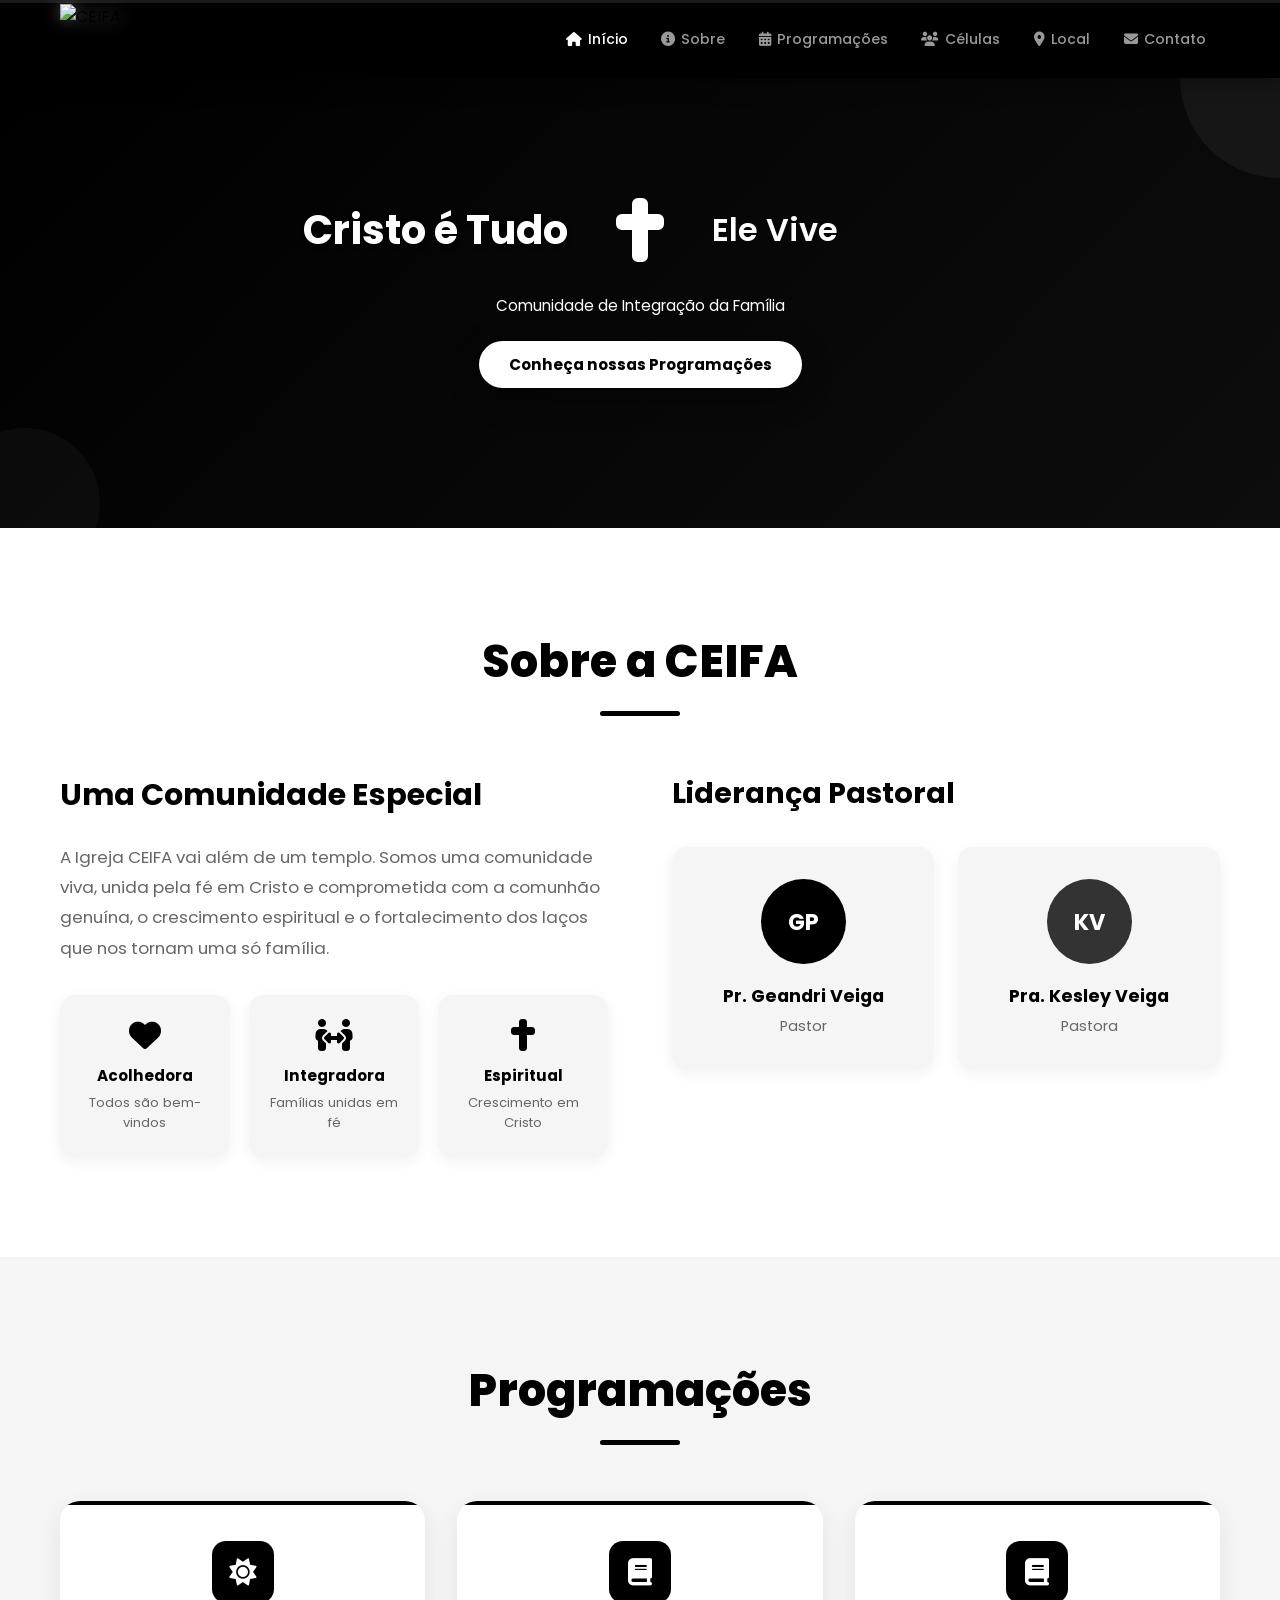
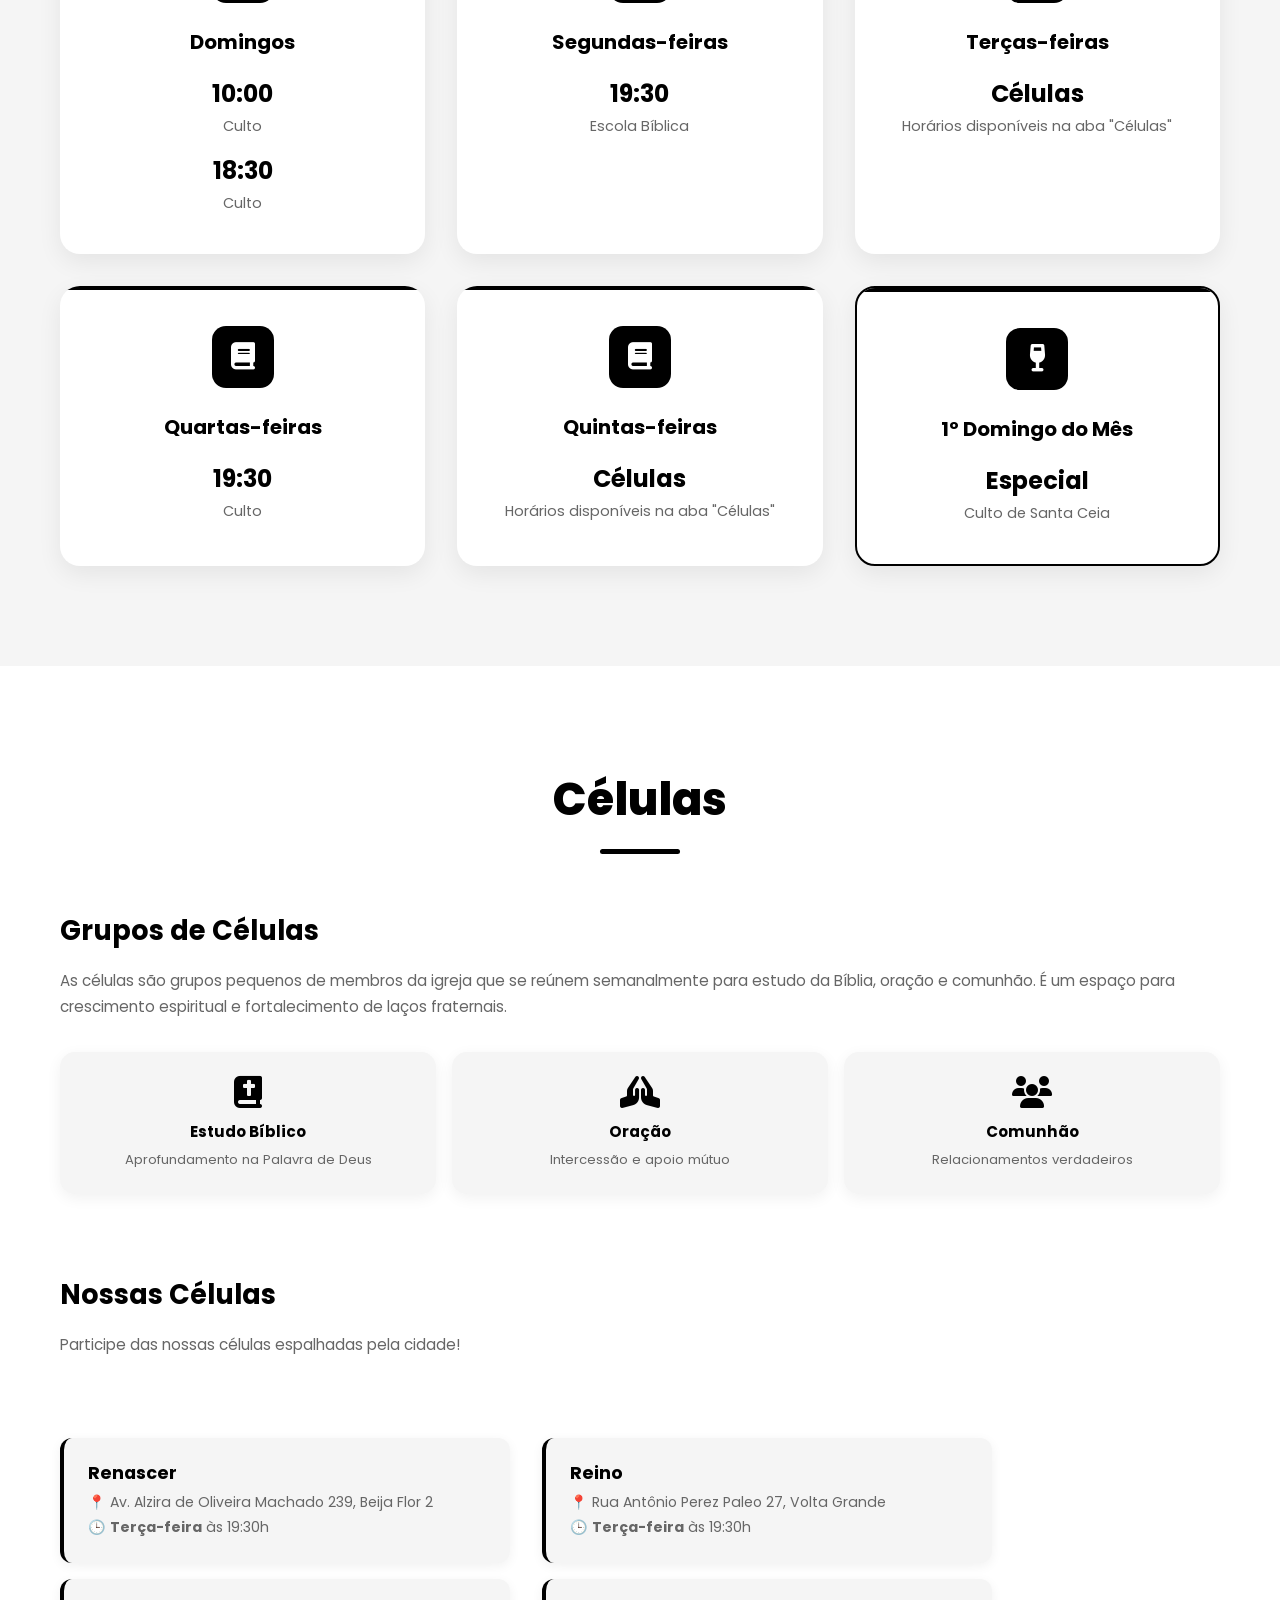
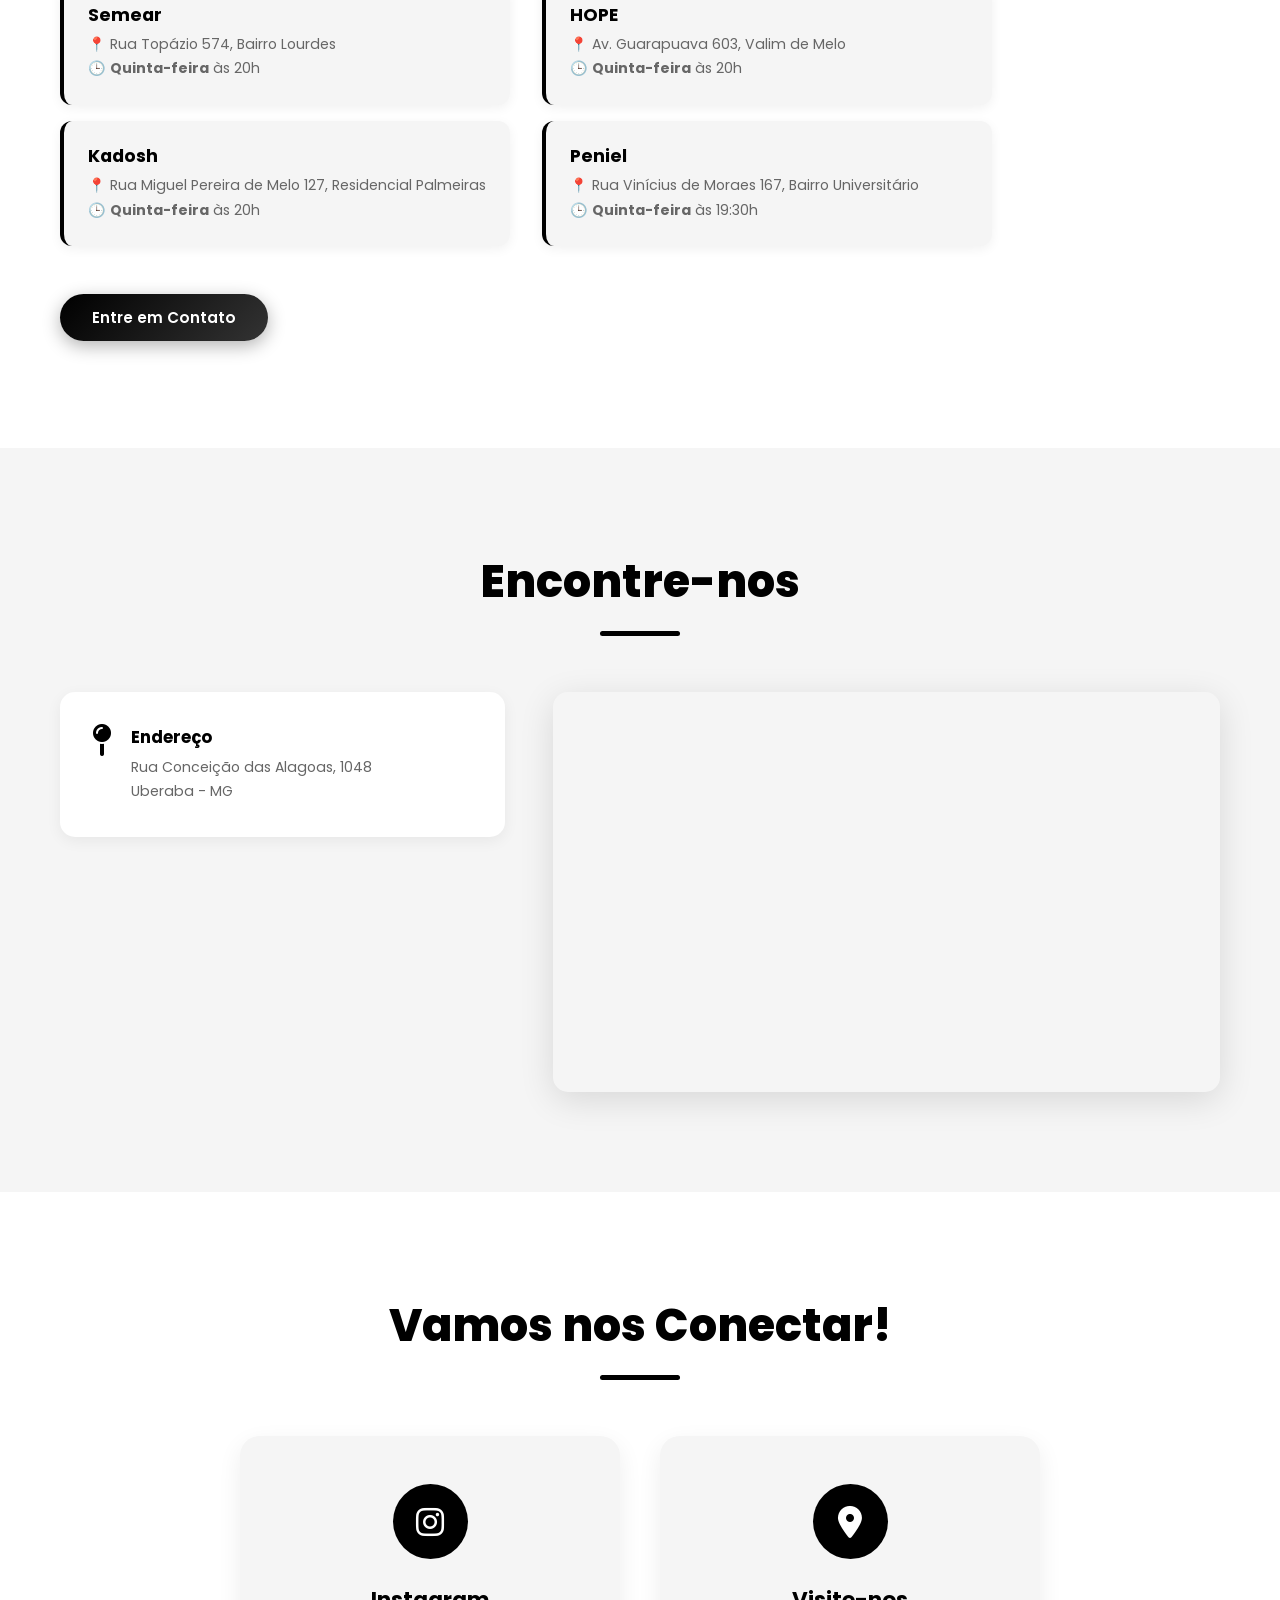
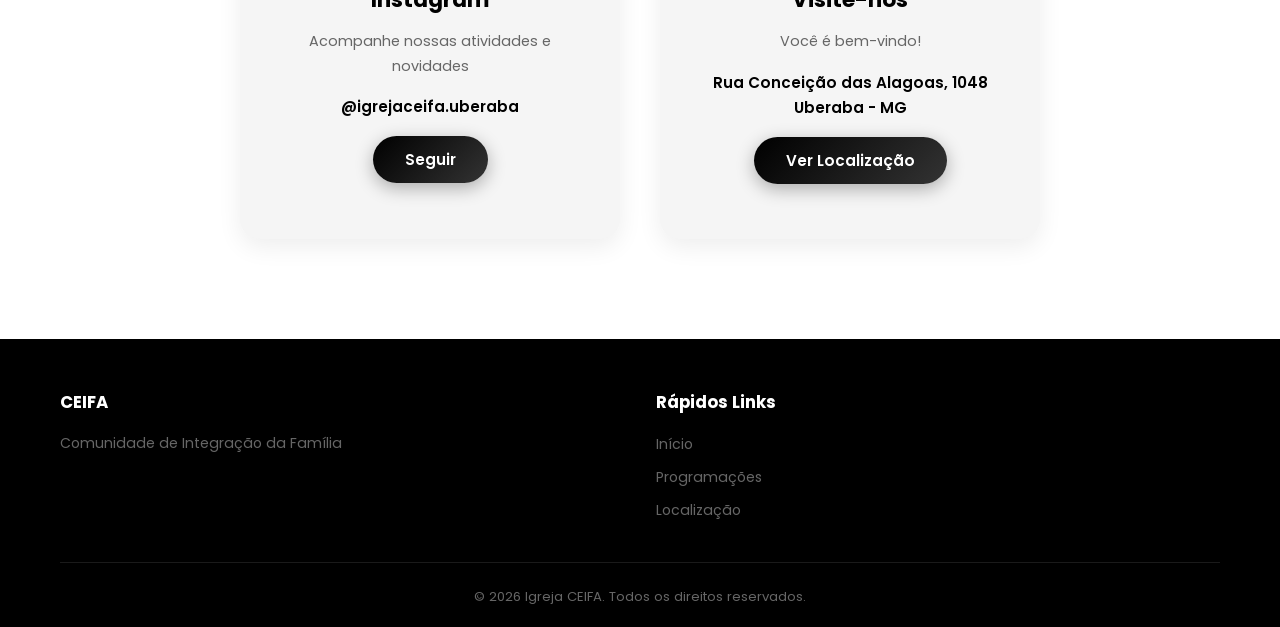
==== scr/index.html @ 1354cd2b "Finalizado o Problema do Mobile" ====
<!DOCTYPE html>
<html lang="pt-BR">
<head>
    <meta charset="UTF-8">
    <meta name="viewport" content="width=device-width, initial-scale=1.0">
    <title>CEIFA - Igreja Comunidade de Integração da Família</title>
    <link rel="stylesheet" href="styles.css">
    <link rel="stylesheet" href="https://cdnjs.cloudflare.com/ajax/libs/font-awesome/6.4.0/css/all.min.css">
</head>
<body>
    <!-- Navbar -->
    <nav class="navbar">
        <div class="container">
            <div class="logo">
                <img src="logoCeifa_navbar.png" alt="CEIFA" class="logo-img">
            </div>
            <ul class="nav-links">
                <li><a href="#home"><i class="fas fa-home"></i> Início</a></li>
                <li><a href="#sobre"><i class="fas fa-info-circle"></i> Sobre</a></li>
                <li><a href="#programacoes"><i class="fas fa-calendar-alt"></i> Programações</a></li>
                <li><a href="#celulas"><i class="fas fa-users"></i> Células</a></li>
                <li><a href="#local"><i class="fas fa-map-marker-alt"></i> Local</a></li>
                <li><a href="#contato"><i class="fas fa-envelope"></i> Contato</a></li>
            </ul>
            <div class="hamburger" aria-label="Menu" role="button" tabindex="0">
                <span></span>
                <span></span>
                <span></span>
            </div>
        </div>
    </nav>

    <!-- Mobile Menu Overlay -->
    <div class="mobile-menu-overlay"></div>

    <!-- Scroll Progress Bar -->
    <div class="scroll-progress">
        <div class="scroll-progress-bar"></div>
    </div>

    <!-- Hero Section -->
    <section id="home" class="hero">
        <div class="hero-content">
            <div class="hero-christ">
                <h1>Cristo é Tudo</h1>
            </div>
            <div class="hero-cross-center">
                <i class="fas fa-cross"></i>
            </div>
            <div class="hero-lives">
                <h2>Ele Vive</h2>
            </div>
            <div class="hero-bottom">
                <p>Comunidade de Integração da Família</p>
                <a href="#programacoes" class="btn-hero">Conheça nossas Programações</a>
            </div>
        </div>
    </section>

    <!-- Sobre -->
    <section id="sobre" class="about">
        <div class="container">
            <div class="section-header">
                <h2>Sobre a CEIFA</h2>
                <div class="underline"></div>
            </div>
            <div class="about-content">
                <div class="about-text">
                    <h3>Uma Comunidade Especial</h3>
                    <p>A Igreja CEIFA vai além de um templo. Somos uma comunidade viva, unida pela fé em Cristo e comprometida com a comunhão genuína, o crescimento espiritual e o fortalecimento dos laços que nos tornam uma só família.</p>
                    <div class="about-features">
                        <div class="feature">
                            <i class="fas fa-heart"></i>
                            <h4>Acolhedora</h4>
                            <p>Todos são bem-vindos</p>
                        </div>
                        <div class="feature">
                            <i class="fas fa-people-arrows"></i>
                            <h4>Integradora</h4>
                            <p>Famílias unidas em fé</p>
                        </div>
                        <div class="feature">
                            <i class="fas fa-cross"></i>
                            <h4>Espiritual</h4>
                            <p>Crescimento em Cristo</p>
                        </div>
                    </div>
                </div>
                <div class="pastores-section">
                    <h3>Liderança Pastoral</h3>
                    <div class="pastores">
                        <div class="pastor-card">
                            <div class="pastor-avatar pastor-1">GP</div>
                            <h4>Pr. Geandri Veiga</h4>
                            <p>Pastor</p>
                        </div>
                        <div class="pastor-card">
                            <div class="pastor-avatar pastor-2">KV</div>
                            <h4>Pra. Kesley Veiga</h4>
                            <p>Pastora</p>
                        </div>
                    </div>
                </div>
            </div>
        </div>
    </section>

    <!-- Programações -->
    <section id="programacoes" class="programacoes">
        <div class="container">
            <div class="section-header">
                <h2>Programações</h2>
                <div class="underline"></div>
            </div>
            <div class="cultos-grid">
                <div class="culto-card">
                    <div class="culto-icon"><i class="fas fa-sun"></i></div>
                    <h3>Domingos</h3>
                    <div class="culto-times">
                        <div class="time"><span class="hour">10:00</span><p>Culto</p></div>
                        <div class="time"><span class="hour">18:30</span><p>Culto</p></div>
                    </div>
                </div>
                <div class="culto-card">
                    <div class="culto-icon"><i class="fas fa-book"></i></div>
                    <h3>Segundas-feiras</h3>
                    <div class="culto-times">
                        <div class="time"><span class="hour">19:30</span><p>Escola Bíblica</p></div>
                    </div>
                </div>
                <div class="culto-card">
                    <div class="culto-icon"><i class="fas fa-book"></i></div>
                    <h3>Terças-feiras</h3>
                    <div class="culto-times">
                        <div class="time"><span class="hour">Células</span><p>Horários disponíveis na aba "Células"</p></div>
                    </div>
                </div>
                <div class="culto-card">
                    <div class="culto-icon"><i class="fas fa-book"></i></div>
                    <h3>Quartas-feiras</h3>
                    <div class="culto-times">
                        <div class="time"><span class="hour">19:30</span><p>Culto</p></div>
                    </div>
                </div>
                <div class="culto-card">
                    <div class="culto-icon"><i class="fas fa-book"></i></div>
                    <h3>Quintas-feiras</h3>
                    <div class="culto-times">
                        <div class="time"><span class="hour">Células</span><p>Horários disponíveis na aba "Células"</p></div>
                    </div>
                </div>
                <div class="culto-card culto-special">
                    <div class="culto-icon"><i class="fas fa-wine-glass"></i></div>
                    <h3>1º Domingo do Mês</h3>
                    <div class="culto-times">
                        <div class="time"><span class="hour">Especial</span><p>Culto de Santa Ceia</p></div>
                    </div>
                </div>
            </div>
        </div>
    </section>

    <!-- Células -->
    <section id="celulas" class="celulas">
        <div class="container">
            <div class="section-header">
                <h2>Células</h2>
                <div class="underline"></div>
            </div>
            <div class="celulas-content">
    <div class="celulas-left">
        <h3>Grupos de Células</h3>
        <p>As células são grupos pequenos de membros da igreja que se reúnem semanalmente para estudo da Bíblia, oração e comunhão. É um espaço para crescimento espiritual e fortalecimento de laços fraternais.</p>
        <div class="celulas-features">
            <div class="feature">
                <i class="fas fa-bible"></i>
                <h4>Estudo Bíblico</h4>
                <p>Aprofundamento na Palavra de Deus</p>
            </div>
            <div class="feature">
                <i class="fas fa-praying-hands"></i>
                <h4>Oração</h4>
                <p>Intercessão e apoio mútuo</p>
            </div>
            <div class="feature">
                <i class="fas fa-users"></i>
                <h4>Comunhão</h4>
                <p>Relacionamentos verdadeiros</p>
            </div>
        </div>
    </div>

    <div class="celulas-left">
        <h3>Nossas Células</h3>
        <p>Participe das nossas células espalhadas pela cidade!</p>
    </div>

    <div class="celulas-grupos">
        <div class="celulas-col">
            <div class="celula-item">
                <h4>Renascer</h4>
                <p>📍 Av. Alzira de Oliveira Machado 239, Beija Flor 2</p>
                <p>🕒 <strong>Terça-feira</strong> às 19:30h</p>
            </div>
            <div class="celula-item">
                <h4>Semear</h4>
                <p>📍 Rua Topázio 574, Bairro Lourdes</p>
                <p>🕒 <strong>Quinta-feira</strong> às 20h</p>
            </div>
            <div class="celula-item">
                <h4>Kadosh</h4>
                <p>📍 Rua Miguel Pereira de Melo 127, Residencial Palmeiras</p>
                <p>🕒 <strong>Quinta-feira</strong> às 20h</p>
            </div>
        </div>
        <div class="celulas-col">
            <div class="celula-item">
                <h4>Reino</h4>
                <p>📍 Rua Antônio Perez Paleo 27, Volta Grande</p>
                <p>🕒 <strong>Terça-feira</strong> às 19:30h</p>
            </div>
            <div class="celula-item">
                <h4>HOPE</h4>
                <p>📍 Av. Guarapuava 603, Valim de Melo</p>
                <p>🕒 <strong>Quinta-feira</strong> às 20h</p>
            </div>
            <div class="celula-item">
                <h4>Peniel</h4>
                <p>📍 Rua Vinícius de Moraes 167, Bairro Universitário</p>
                <p>🕒 <strong>Quinta-feira</strong> às 19:30h</p>
            </div>
        </div>
    </div>

    <div class="celulas-btn-wrapper">
        <a href="#contato" class="btn">Entre em Contato</a>
    </div>
</div>
        </div>
    </section>

    <!-- Localização -->
    <section id="local" class="localizacao">
        <div class="container">
            <div class="section-header">
                <h2>Encontre-nos</h2>
                <div class="underline"></div>
            </div>
            <div class="location-wrapper">
                <div class="location-info">
                    <div class="info-card">
                        <i class="fas fa-map-pin"></i>
                        <div>
                            <h4>Endereço</h4>
                            <p>Rua Conceição das Alagoas, 1048</p>
                            <p>Uberaba - MG</p>
                        </div>
                    </div>
                </div>
                <div class="map-container">
                    <iframe src="https://www.google.com/maps?q=Rua+Concei%C3%A7%C3%A3o+das+Alagoas,+1048,+Uberaba+-+MG&output=embed" allowfullscreen="" loading="lazy" referrerpolicy="no-referrer-when-downgrade"></iframe>
                </div>
            </div>
        </div>
    </section>

    <!-- Contato -->
    <section id="contato" class="contato">
        <div class="container">
            <div class="section-header">
                <h2>Vamos nos Conectar!</h2>
                <div class="underline"></div>
            </div>
            <div class="contato-grid">
                <div class="contato-card">
                    <div class="contato-icon"><i class="fab fa-instagram"></i></div>
                    <h3>Instagram</h3>
                    <p>Acompanhe nossas atividades e novidades</p>
                    <p class="conta">@igrejaceifa.uberaba</p>
                    <a href="https://instagram.com/igrejaceifa.uberaba" target="_blank" class="btn">Seguir</a>
                </div>
                <div class="contato-card">
                    <div class="contato-icon"><i class="fas fa-map-marker-alt"></i></div>
                    <h3>Visite-nos</h3>
                    <p>Você é bem-vindo!</p>
                    <p class="conta">Rua Conceição das Alagoas, 1048<br>Uberaba - MG</p>
                    <a href="#local" class="btn">Ver Localização</a>
                </div>
            </div>
        </div>
    </section>

    <!-- Footer -->
    <footer class="footer">
        <div class="container">
            <div class="footer-content">
                <div class="footer-section">
                    <h4>CEIFA</h4>
                    <p>Comunidade de Integração da Família</p>
                </div>
                <div class="footer-section">
                    <h4>Rápidos Links</h4>
                    <ul>
                        <li><a href="#home">Início</a></li>
                        <li><a href="#programacoes">Programações</a></li>
                        <li><a href="#local">Localização</a></li>
                    </ul>
                </div>
            </div>
            <div class="footer-bottom">
                <p>&copy; 2026 Igreja CEIFA. Todos os direitos reservados.</p>
            </div>
        </div>
    </footer>

    <script src="script.js"></script>
</body>
</html>
---- scr/styles.css ----
@import url('https://fonts.googleapis.com/css2?family=Poppins:wght@300;400;500;600;700;800&family=Pacifico&display=swap');

* {
    margin: 0;
    padding: 0;
    box-sizing: border-box;
}

:root {
    --primary: #000000;
    --secondary: #000000;
    --accent: #000000;
    --dark: #000000;
    --light: #F5F5F5;
    --text: #000000;
    --text-light: #666666;
    --white: #FFFFFF;
}

html { scroll-behavior: smooth; }

body {
    font-family: 'Poppins', sans-serif;
    color: var(--text);
    background: var(--white);
    overflow-x: hidden;
    opacity: 0;
    animation: fadeInBody 0.8s ease-out 0.2s forwards;
}

.container {
    max-width: 1200px;
    margin: 0 auto;
    padding: 0 20px;
}

img { max-width: 100%; height: auto; }

/* ========== SCROLL PROGRESS ========== */
.scroll-progress {
    position: fixed;
    top: 0; left: 0;
    width: 100%; height: 3px;
    background: rgba(255,255,255,0.1);
    z-index: 1001;
}
.scroll-progress-bar {
    height: 100%;
    background: linear-gradient(90deg, #000, #555, #000);
    width: 0%;
    transition: width 0.25s ease;
}

/* ========== NAVBAR ========== */
.navbar {
    background: #000000;
    padding: 0.25rem 0;
    position: fixed;
    width: 100%;
    top: 0;
    z-index: 1000;
    box-shadow: 0 4px 20px rgba(0,0,0,0.4);
    transition: all 0.3s ease;
}
.navbar.scrolled {
    background: rgba(0,0,0,0.92);
    backdrop-filter: blur(20px);
    padding: 0.1rem 0;
}
.navbar .container {
    display: flex;
    justify-content: space-between;
    align-items: center;
}
.logo {
    display: flex;
    align-items: center;
    transition: transform 0.3s ease;
}
.logo:hover { transform: scale(1.05); }
.logo-img {
    height: 70px;
    width: auto;
    transition: all 0.3s ease;
    filter: drop-shadow(0 0 8px rgba(255,255,255,0.3));
}
.navbar.scrolled .logo-img { height: 50px; }

.nav-links {
    display: flex;
    list-style: none;
    gap: 0.3rem;
}
.nav-links a {
    color: #fff;
    text-decoration: none;
    font-weight: 500;
    padding: 0.5rem 0.9rem;
    border-radius: 8px;
    transition: all 0.3s ease;
    display: flex;
    align-items: center;
    gap: 6px;
    font-size: 0.88rem;
    white-space: nowrap;
}
.nav-links a:hover {
    background: rgba(255,255,255,0.15);
    transform: translateY(-2px);
}

/* Hamburger */
.hamburger {
    display: none;
    flex-direction: column;
    cursor: pointer;
    padding: 8px;
    gap: 5px;
    z-index: 1100;
}
.hamburger span {
    width: 26px;
    height: 3px;
    background: #fff;
    border-radius: 3px;
    transition: all 0.3s ease;
    display: block;
}
.hamburger.active span:nth-child(1) { transform: translateY(8px) rotate(45deg); }
.hamburger.active span:nth-child(2) { opacity: 0; transform: scaleX(0); }
.hamburger.active span:nth-child(3) { transform: translateY(-8px) rotate(-45deg); }

/* Mobile overlay */
.mobile-menu-overlay {
    display: none;
    position: fixed;
    inset: 0;
    background: rgba(0,0,0,0.55);
    z-index: 998;
}
.mobile-menu-overlay.active { display: block; }

/* ========== HERO ========== */
.hero {
    background: linear-gradient(135deg, #000 0%, #1a1a1a 50%, #000 100%);
    background-size: 400% 400%;
    animation: gradientShift 8s ease infinite;
    color: #fff;
    padding: 20px 20px 40px;
    margin-top: 78px;
    position: relative;
    overflow: hidden;
    min-height: 50vh;
    display: flex;
    align-items: center;
}
.hero::before {
    content: '';
    position: absolute;
    width: 200px; height: 200px;
    background: rgba(255,255,255,0.05);
    border-radius: 50%;
    top: -100px; right: -100px;
    animation: float 6s ease-in-out infinite;
}
.hero::after {
    content: '';
    position: absolute;
    width: 150px; height: 150px;
    background: rgba(255,255,255,0.03);
    border-radius: 50%;
    bottom: -50px; left: -50px;
    animation: float 8s ease-in-out infinite reverse;
}

.hero-content {
    display: grid;
    grid-template-columns: 1fr auto 1fr;
    grid-template-rows: auto auto;
    gap: 2rem 3rem;
    align-items: center;
    width: 100%;
    max-width: 1200px;
    margin: 0 auto;
    position: relative;
    z-index: 2;
}
.hero-christ  { grid-column: 1; grid-row: 1; text-align: right; }
.hero-cross-center { grid-column: 2; grid-row: 1; text-align: center; }
.hero-lives   { grid-column: 3; grid-row: 1; text-align: left; }
.hero-bottom  { grid-column: 1 / -1; grid-row: 2; text-align: center; }

.hero-christ h1 {
    font-size: 2.5rem;
    font-weight: 700;
    color: #fff;
    text-shadow: 2px 2px 4px rgba(0,0,0,0.5);
    animation: slideInLeft 0.8s ease both;
}
.hero-cross-center i {
    font-size: 4rem;
    color: #fff;
    animation: pulse 2s infinite;
}
.hero-lives h2 {
    font-size: 2rem;
    font-weight: 600;
    color: #fff;
    animation: slideInRight 0.8s ease 0.3s both;
}
.hero-bottom p {
    font-size: 0.95rem;
    opacity: 0.9;
    margin-bottom: 1.5rem;
    animation: fadeInUp 0.8s ease 0.6s both;
}
.btn-hero {
    display: inline-block;
    background: #fff;
    color: #000;
    padding: 12px 30px;
    border-radius: 50px;
    text-decoration: none;
    font-weight: 700;
    transition: all 0.3s ease;
    box-shadow: 0 10px 30px rgba(0,0,0,0.4);
    animation: fadeInUp 0.8s ease 0.8s both;
    font-size: 0.95rem;
}
.btn-hero:hover {
    transform: translateY(-5px);
    box-shadow: 0 15px 40px rgba(0,0,0,0.5);
}

/* ========== ANIMATIONS ========== */
@keyframes float {
    0%, 100% { transform: translateY(0); }
    50% { transform: translateY(20px); }
}
@keyframes pulse {
    0%, 100% { transform: scale(1); }
    50% { transform: scale(1.1); }
}
@keyframes slideInLeft {
    from { opacity: 0; transform: translateX(-50px); }
    to   { opacity: 1; transform: translateX(0); }
}
@keyframes slideInRight {
    from { opacity: 0; transform: translateX(50px); }
    to   { opacity: 1; transform: translateX(0); }
}
@keyframes fadeInUp {
    from { opacity: 0; transform: translateY(30px); }
    to   { opacity: 1; transform: translateY(0); }
}
@keyframes gradientShift {
    0%   { background-position: 0% 50%; }
    50%  { background-position: 100% 50%; }
    100% { background-position: 0% 50%; }
}
@keyframes fadeInBody {
    from { opacity: 0; }
    to   { opacity: 1; }
}

/* ========== SECTION HEADER ========== */
.section-header {
    text-align: center;
    margin-bottom: 3.5rem;
}
.section-header h2 {
    font-size: 2.8rem;
    font-weight: 800;
    color: #000;
    margin-bottom: 1rem;
}
.underline {
    width: 80px;
    height: 5px;
    background: #000;
    border-radius: 10px;
    margin: 0 auto;
}

/* ========== ABOUT ========== */
.about {
    padding: 100px 20px;
    background: #fff;
}
.about-content {
    display: grid;
    grid-template-columns: 1fr 1fr;
    gap: 4rem;
    align-items: start;
}
.about-text h3 {
    font-size: 1.9rem;
    color: #000;
    margin-bottom: 1.5rem;
}
.about-text > p {
    color: var(--text-light);
    font-size: 1.05rem;
    line-height: 1.8;
    margin-bottom: 2rem;
}
.about-features {
    display: grid;
    grid-template-columns: repeat(3, 1fr);
    gap: 1.2rem;
}
.feature {
    text-align: center;
    padding: 1.5rem 1rem;
    background: var(--light);
    border-radius: 15px;
    box-shadow: 0 4px 15px rgba(0,0,0,0.06);
    transition: all 0.3s ease;
}
.feature:hover {
    transform: translateY(-8px);
    box-shadow: 0 12px 35px rgba(0,0,0,0.1);
}
.feature i {
    font-size: 2rem;
    color: #000;
    display: block;
    margin-bottom: 0.8rem;
}
.feature h4 { color: #000; margin-bottom: 0.4rem; font-size: 0.95rem; }
.feature p  { color: var(--text-light); font-size: 0.82rem; }

.pastores-section h3 {
    font-size: 1.8rem;
    color: #000;
    margin-bottom: 2rem;
}
.pastores {
    display: grid;
    grid-template-columns: 1fr 1fr;
    gap: 1.5rem;
}
.pastor-card {
    background: var(--light);
    padding: 2rem 1.5rem;
    border-radius: 15px;
    text-align: center;
    box-shadow: 0 4px 15px rgba(0,0,0,0.06);
    transition: all 0.3s ease;
}
.pastor-card:hover {
    transform: translateY(-8px);
    box-shadow: 0 12px 35px rgba(0,0,0,0.1);
}
.pastor-avatar {
    width: 85px; height: 85px;
    border-radius: 50%;
    display: flex;
    align-items: center;
    justify-content: center;
    margin: 0 auto 1.2rem;
    font-weight: 700;
    font-size: 1.4rem;
    color: #fff;
}
.pastor-1 { background: #000; }
.pastor-2 { background: #333; }
.pastor-card h4 { color: #000; font-size: 1.1rem; margin-bottom: 0.4rem; }
.pastor-card p  { color: var(--text-light); font-size: 0.9rem; }

/* ========== PROGRAMAÇÕES ========== */
.programacoes {
    padding: 100px 20px;
    background: var(--light);
}
.cultos-grid {
    display: grid;
    grid-template-columns: repeat(auto-fit, minmax(270px, 1fr));
    gap: 2rem;
}
.culto-card {
    background: #fff;
    padding: 2.5rem 2rem;
    border-radius: 20px;
    box-shadow: 0 8px 25px rgba(0,0,0,0.07);
    transition: all 0.3s ease;
    position: relative;
    overflow: hidden;
}
.culto-card::before {
    content: '';
    position: absolute;
    top: 0; left: 0; right: 0;
    height: 4px;
    background: #000;
}
.culto-card:hover {
    transform: translateY(-10px);
    box-shadow: 0 18px 45px rgba(0,0,0,0.13);
}
.culto-card.culto-special { border: 2px solid #000; }
.culto-icon {
    width: 62px; height: 62px;
    background: #000;
    border-radius: 14px;
    display: flex;
    align-items: center;
    justify-content: center;
    margin: 0 auto 1.5rem;
    font-size: 1.7rem;
    color: #fff;
}
.culto-card h3 {
    color: #000;
    font-size: 1.25rem;
    margin-bottom: 1.2rem;
    text-align: center;
}
.culto-times { display: flex; flex-direction: column; gap: 1rem; }
.time { text-align: center; }
.hour {
    display: block;
    font-weight: 700;
    font-size: 1.5rem;
    color: #000;
    margin-bottom: 0.3rem;
}
.time p { color: var(--text-light); font-size: 0.9rem; }

/* ========== CÉLULAS ========== */
.celulas {
    padding: 100px 20px;
    background: #fff;
}
.celulas-content {
    display: grid;
    grid-template-columns: 1fr 1fr;
    gap: 4rem;
    align-items: start;
}
.celulas-left h3,
.celulas-right h3 {
    font-size: 1.7rem;
    color: #000;
    margin-bottom: 1rem;
}
.celulas-left > p,
.celulas-right > p {
    color: var(--text-light);
    font-size: 0.95rem;
    line-height: 1.7;
    margin-bottom: 2rem;
}
.celulas-features {
    display: grid;
    grid-template-columns: repeat(3, 1fr);
    gap: 1rem;
    margin-bottom: 2rem;
}
.celulas-right {
    display: flex;
    flex-direction: column;
}
.celulas-right .btn {
    align-self: center;
    margin-top: 2rem;
}
.celulas-list {
    display: flex;
    flex-direction: column;
    gap: 1rem;
}
.celula-item {
    background: var(--light);
    padding: 1.4rem 1.5rem;
    border-radius: 12px;
    box-shadow: 0 3px 12px rgba(0,0,0,0.06);
    border-left: 4px solid #000;
    transition: transform 0.3s ease, box-shadow 0.3s ease;
}
.celula-item:hover {
    transform: translateY(-4px);
    box-shadow: 0 8px 22px rgba(0,0,0,0.1);
}
.celula-item h4 { color: #000; margin-bottom: 0.4rem; font-size: 1.1rem; }
.celula-item p  { margin: 0.2rem 0; color: var(--text-light); font-size: 0.88rem; }

/* ========== LOCALIZAÇÃO ========== */
.localizacao {
    padding: 100px 20px;
    background: var(--light);
}
.location-wrapper {
    display: grid;
    grid-template-columns: 1fr 1.5fr;
    gap: 3rem;
    align-items: start;
}
.location-info { display: flex; flex-direction: column; gap: 1.5rem; }
.info-card {
    background: #fff;
    padding: 2rem;
    border-radius: 15px;
    box-shadow: 0 4px 15px rgba(0,0,0,0.06);
    display: flex;
    gap: 1.2rem;
    align-items: flex-start;
    transition: all 0.3s ease;
}
.info-card:hover {
    transform: translateX(8px);
    box-shadow: 0 8px 28px rgba(0,0,0,0.1);
}
.info-card i { font-size: 2rem; color: #000; flex-shrink: 0; }
.info-card h4 { color: #000; margin-bottom: 0.4rem; font-size: 1.05rem; }
.info-card p  { color: var(--text-light); font-size: 0.88rem; margin: 0.2rem 0; }
.map-container {
    border-radius: 15px;
    overflow: hidden;
    box-shadow: 0 8px 35px rgba(0,0,0,0.12);
    height: 400px;
}
.map-container iframe { width: 100%; height: 100%; border: none; }

/* ========== CONTATO ========== */
.contato {
    padding: 100px 20px;
    background: #fff;
}
.contato-grid {
    display: grid;
    grid-template-columns: repeat(auto-fit, minmax(270px, 1fr));
    gap: 2.5rem;
    max-width: 800px;
    margin: 0 auto;
}
.contato-card {
    background: var(--light);
    padding: 3rem 2rem;
    border-radius: 20px;
    text-align: center;
    box-shadow: 0 8px 25px rgba(0,0,0,0.07);
    transition: all 0.3s ease;
}
.contato-card:hover {
    transform: translateY(-12px);
    box-shadow: 0 20px 50px rgba(0,0,0,0.13);
}
.contato-icon {
    width: 75px; height: 75px;
    background: #000;
    border-radius: 50%;
    display: flex;
    align-items: center;
    justify-content: center;
    margin: 0 auto 1.5rem;
    font-size: 2rem;
    color: #fff;
}
.contato-card h3 { color: #000; font-size: 1.35rem; margin-bottom: 0.8rem; }
.contato-card p  { color: var(--text-light); margin-bottom: 0.7rem; line-height: 1.7; font-size: 0.9rem; }
.conta {
    font-weight: 600 !important;
    color: #000 !important;
    font-size: 0.95rem !important;
    margin: 1rem 0 !important;
}

/* ========== BUTTON ========== */
.btn {
    display: inline-block;
    background: linear-gradient(135deg, #000 0%, #333 100%);
    color: #fff;
    padding: 12px 32px;
    border: none;
    border-radius: 50px;
    text-decoration: none;
    font-weight: 600;
    cursor: pointer;
    transition: all 0.3s ease;
    box-shadow: 0 5px 18px rgba(0,0,0,0.3);
    font-size: 0.95rem;
    position: relative;
    overflow: hidden;
}
.btn::before {
    content: '';
    position: absolute;
    top: 0; left: -100%;
    width: 100%; height: 100%;
    background: linear-gradient(90deg, transparent, rgba(255,255,255,0.15), transparent);
    transition: left 0.5s;
}
.btn:hover::before { left: 100%; }
.btn:hover {
    transform: translateY(-3px);
    box-shadow: 0 10px 30px rgba(0,0,0,0.4);
}

/* ========== FOOTER ========== */
.footer {
    background: #000;
    color: #fff;
    padding: 50px 20px 20px;
}
.footer-content {
    display: grid;
    grid-template-columns: repeat(auto-fit, minmax(200px, 1fr));
    gap: 2rem;
    margin-bottom: 2rem;
}
.footer-section h4 { color: #fff; margin-bottom: 1rem; font-size: 1.05rem; }
.footer-section p  { color: var(--text-light); line-height: 1.8; font-size: 0.88rem; }
.footer-section ul { list-style: none; }
.footer-section ul li { margin-bottom: 0.5rem; }
.footer-section a {
    color: var(--text-light);
    text-decoration: none;
    transition: color 0.3s ease;
    font-size: 0.88rem;
}
.footer-section a:hover { color: #fff; }
.footer-bottom {
    border-top: 1px solid rgba(255,255,255,0.1);
    padding-top: 1.5rem;
    text-align: center;
    color: var(--text-light);
    font-size: 0.82rem;
}

/* ====================================================
   RESPONSIVE — TABLET (≤ 1024px)
   ==================================================== */
@media (max-width: 1024px) {
    .nav-links a {
        padding: 0.4rem 0.65rem;
        font-size: 0.8rem;
    }
    .hero-christ h1 { font-size: 2rem; }
    .hero-lives h2  { font-size: 1.6rem; }
    .about-content  { gap: 2.5rem; }
    .celulas-content { gap: 2.5rem; }
}

/* ====================================================
   RESPONSIVE — MOBILE (≤ 768px)
   ==================================================== */
@media (max-width: 768px) {

    /* Hamburger visible */
    .hamburger { display: flex; }

    /* Nav drawer */
    .nav-links {
        position: fixed;
        top: 0; right: -100%;
        width: 75%;
        max-width: 300px;
        height: 100vh;
        background: #000;
        flex-direction: column;
        justify-content: center;
        align-items: flex-start;
        padding: 2rem 1.5rem;
        gap: 0.4rem;
        transition: right 0.35s cubic-bezier(0.4, 0, 0.2, 1);
        z-index: 999;
        box-shadow: -4px 0 30px rgba(0,0,0,0.6);
    }
    .nav-links.active { right: 0; }
    .nav-links li { width: 100%; }
    .nav-links a {
        font-size: 1.05rem;
        padding: 0.85rem 1rem;
        border-radius: 10px;
        width: 100%;
    }

    /* Logo smaller */
    .logo-img { height: 52px; }
    .navbar.scrolled .logo-img { height: 42px; }

    /* Hero */
    .hero {
        margin-top: 66px;
        padding: 40px 20px 60px;
        min-height: auto;
    }
    .hero-content {
        grid-template-columns: 1fr;
        grid-template-rows: auto auto auto auto;
        gap: 1.5rem;
    }
    .hero-christ,
    .hero-cross-center,
    .hero-lives,
    .hero-bottom  { grid-column: 1; text-align: center; }
    .hero-christ       { grid-row: 1; }
    .hero-cross-center { grid-row: 2; }
    .hero-lives        { grid-row: 3; }
    .hero-bottom       { grid-row: 4; }
    .hero-christ h1  { font-size: 2rem; }
    .hero-lives h2   { font-size: 1.5rem; }
    .hero-cross-center i { font-size: 3rem; }

    /* Section header */
    .section-header h2 { font-size: 2rem; }

    /* About */
    .about { padding: 70px 20px; }
    .about-content { grid-template-columns: 1fr; gap: 3rem; }
    .about-text h3 { font-size: 1.5rem; }
    .about-features {
        grid-template-columns: 1fr;
        gap: 0.8rem;
    }
    .feature {
        display: flex;
        align-items: center;
        text-align: left;
        gap: 1rem;
        padding: 1.2rem 1.5rem;
    }
    .feature i { font-size: 1.7rem; margin-bottom: 0; flex-shrink: 0; }
    .pastores { grid-template-columns: 1fr; gap: 1.2rem; }

    /* Programações */
    .programacoes { padding: 70px 20px; }
    .cultos-grid { grid-template-columns: 1fr; }

    /* Células */
    .celulas { padding: 70px 20px; }
    .celulas-content { grid-template-columns: 1fr; gap: 2rem; }
    .celulas-features { grid-template-columns: 1fr; gap: 0.7rem; }
    .celulas-right .btn { align-self: stretch; text-align: center; margin-top: 1.5rem; }

    /* Localização */
    .localizacao { padding: 70px 20px; }
    .location-wrapper { grid-template-columns: 1fr; gap: 2rem; }
    .map-container { height: 260px; }
    .info-card:hover { transform: none; }

    /* Contato */
    .contato { padding: 70px 20px; }
    .contato-grid { grid-template-columns: 1fr; max-width: 100%; }

    /* Footer */
    .footer { padding: 40px 20px 20px; }
    .footer-content { grid-template-columns: 1fr; text-align: center; }
}

/* ====================================================
   RESPONSIVE — SMALL MOBILE (≤ 420px)
   ==================================================== */
@media (max-width: 420px) {
    .hero-christ h1 { font-size: 1.65rem; }
    .hero-lives h2  { font-size: 1.25rem; }
    .section-header h2 { font-size: 1.7rem; }
    .btn-hero { padding: 10px 22px; font-size: 0.85rem; }
    .culto-card, .contato-card, .pastor-card { padding: 1.8rem 1.2rem; }
    .nav-links { width: 85%; }
}
/* Células - novo layout */
.celulas-content {
    display: flex;
    flex-direction: column;
    gap: 3rem;
}

.celulas-center-title {
    text-align: center;
}

.celulas-center-title h3 {
    font-size: 1.8rem;
    font-weight: 700;
    color: #000;
    margin-bottom: 0.5rem;
}

.celulas-center-title p {
    color: var(--text-light);
    font-size: 1rem;
}

.celulas-grupos {
    display: grid;
    grid-template-columns: 1fr 1fr;
    gap: 2rem;
}

.celulas-col {
    display: flex;
    flex-direction: column;
    gap: 1rem;
}

.celulas-btn-wrapper {
    text-align: center;
}

@media (max-width: 768px) {
    .celulas-grupos {
        grid-template-columns: 1fr;
    }
}
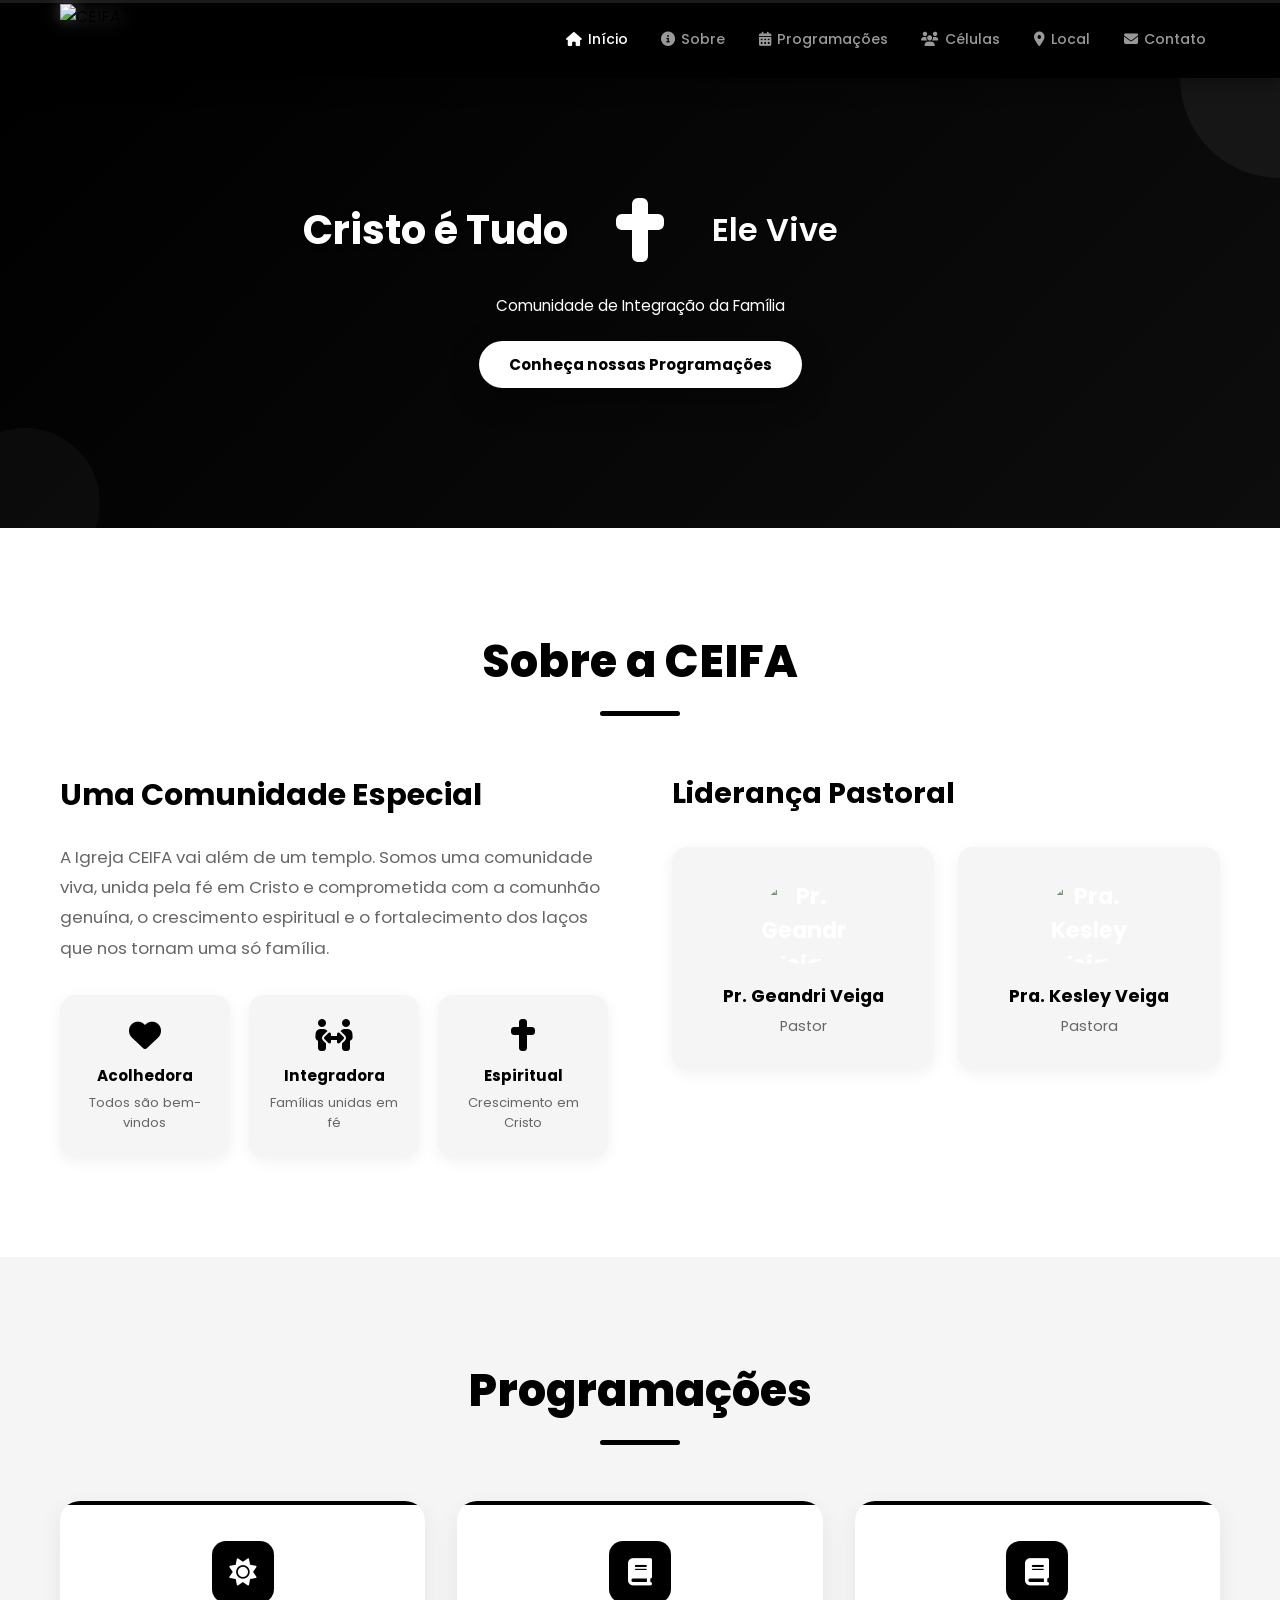
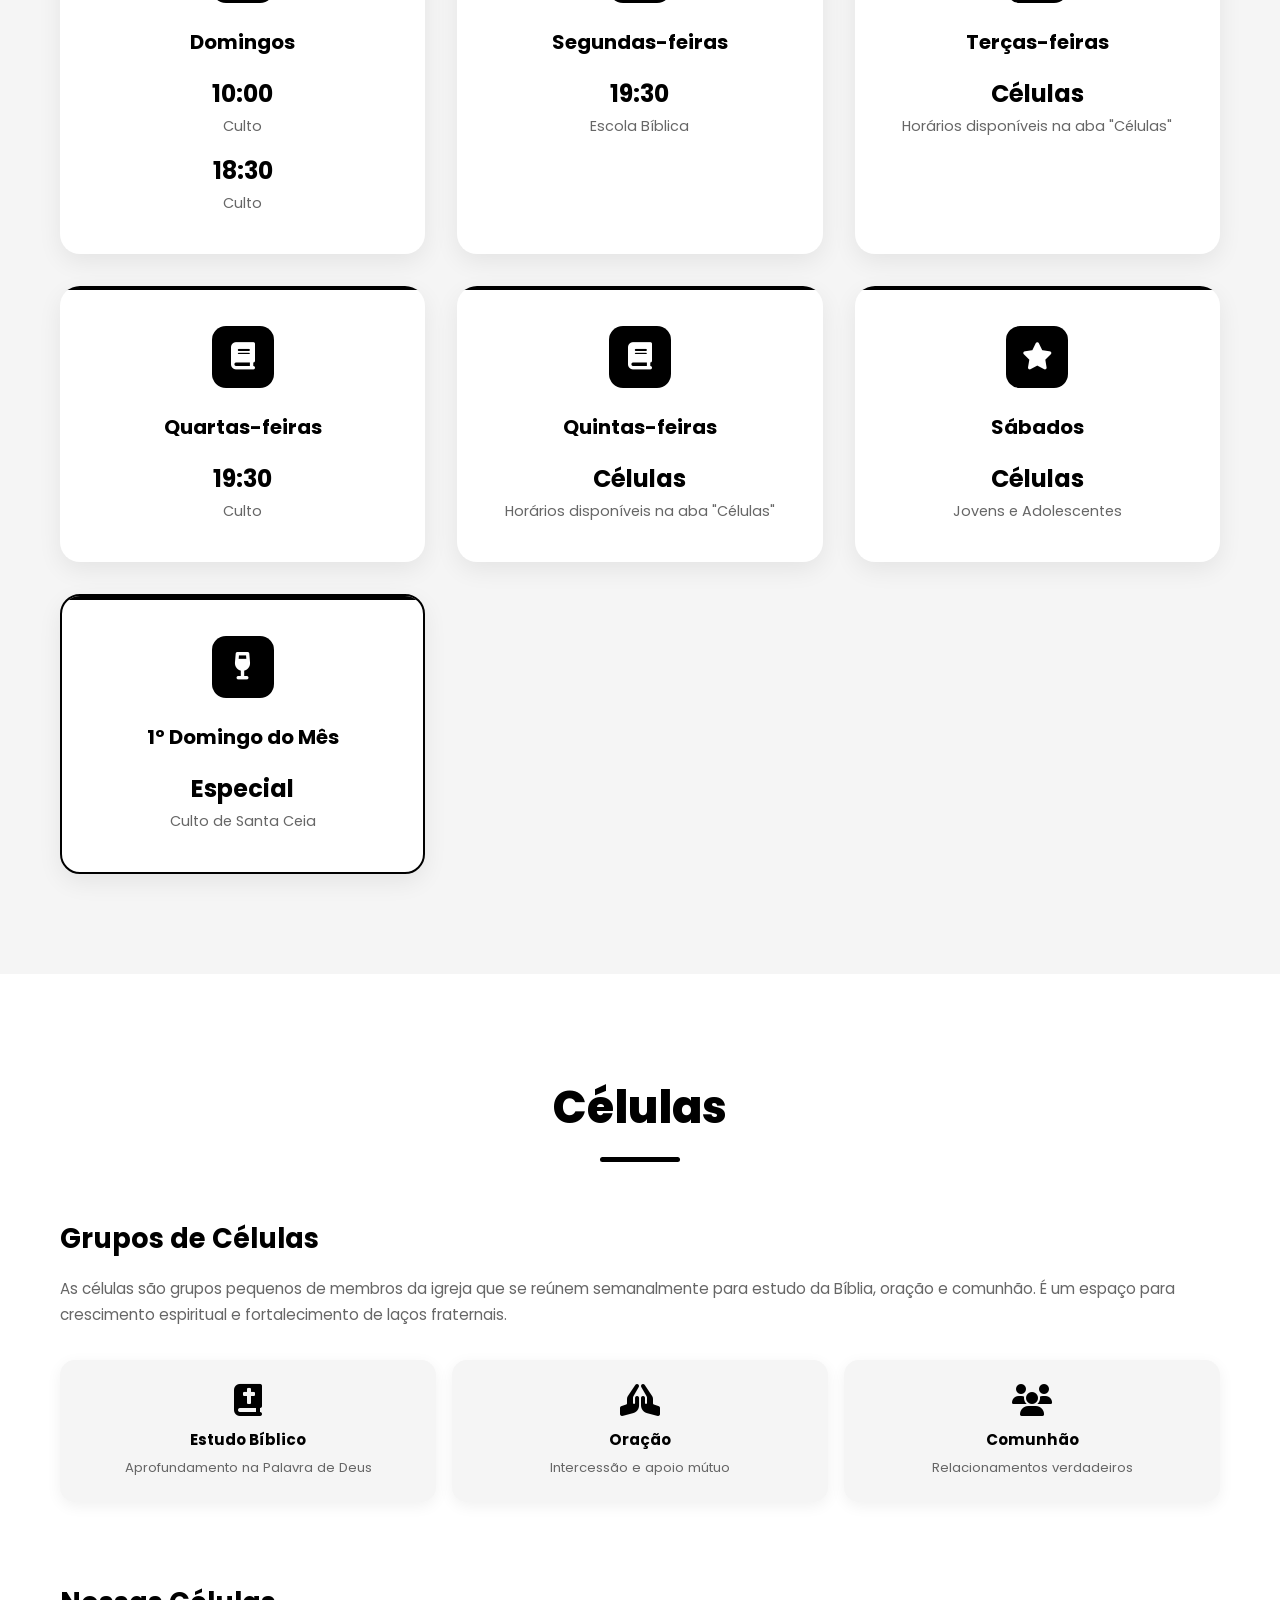
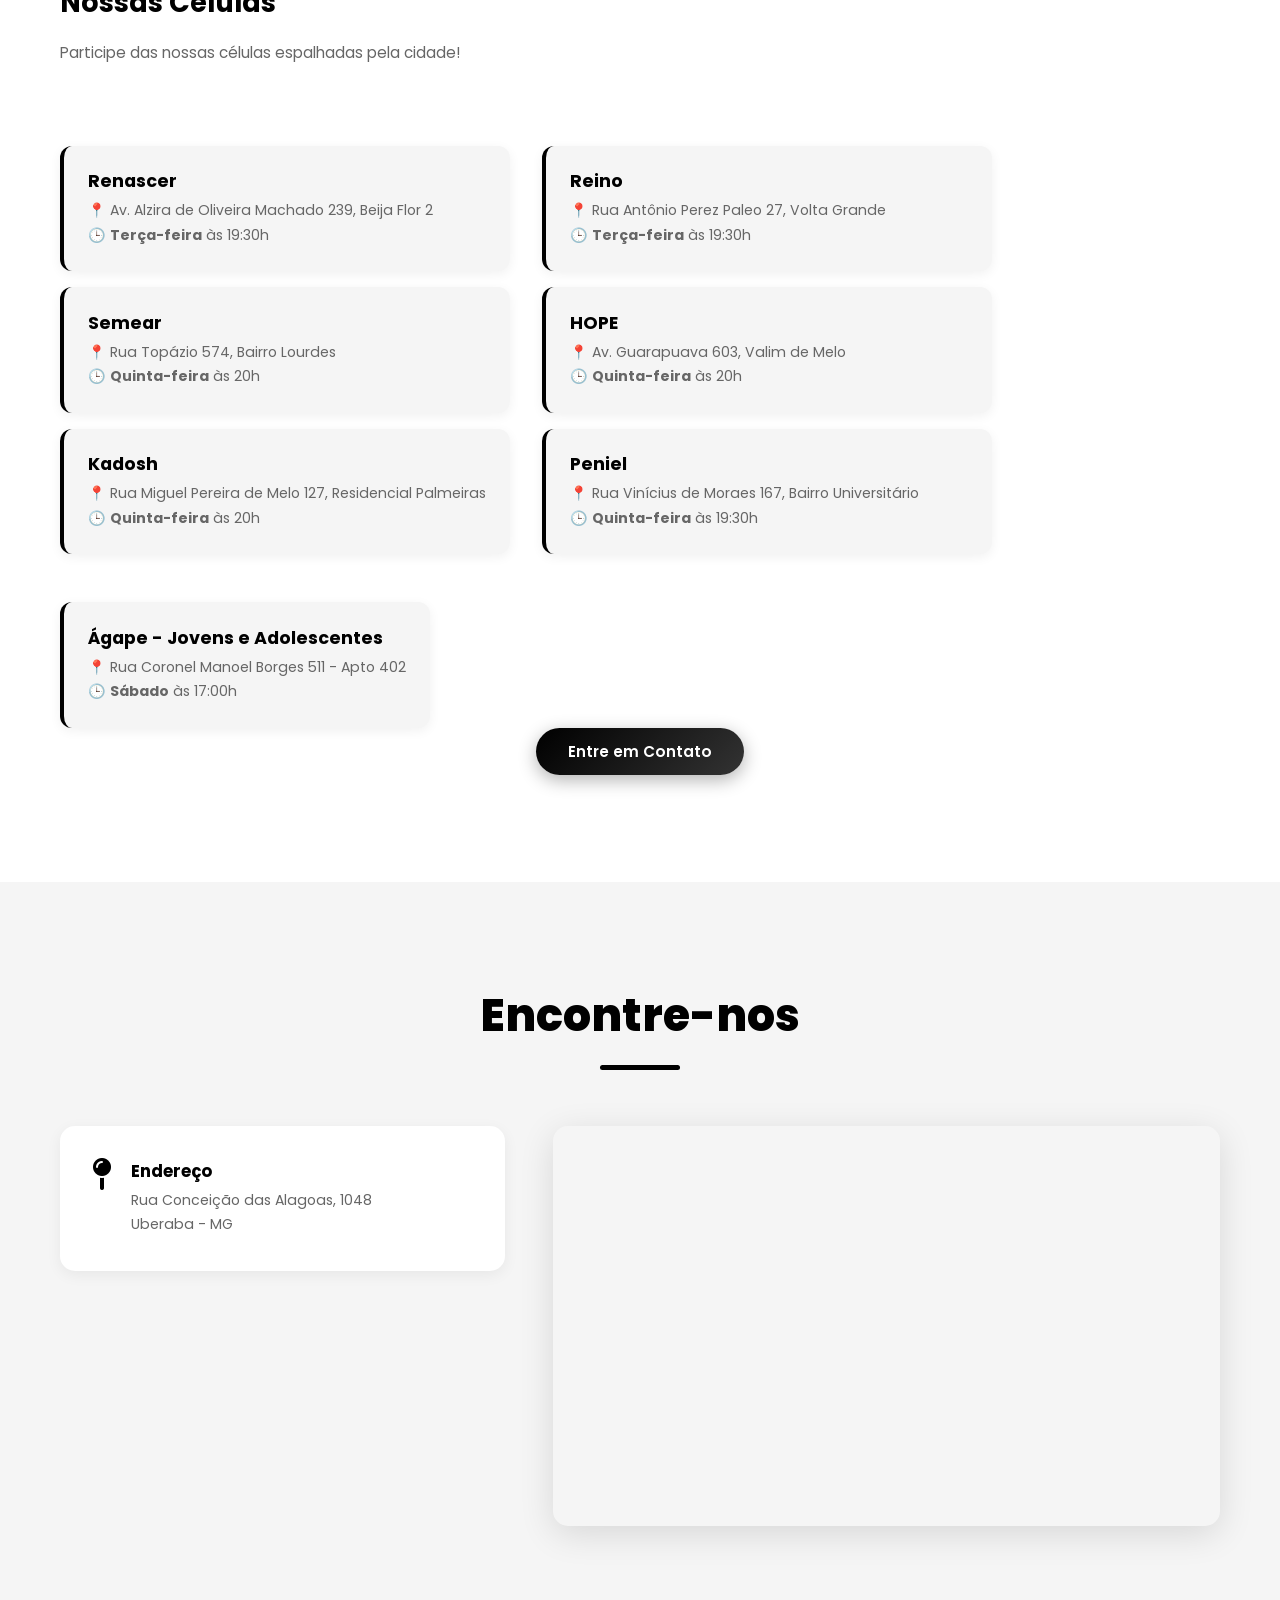
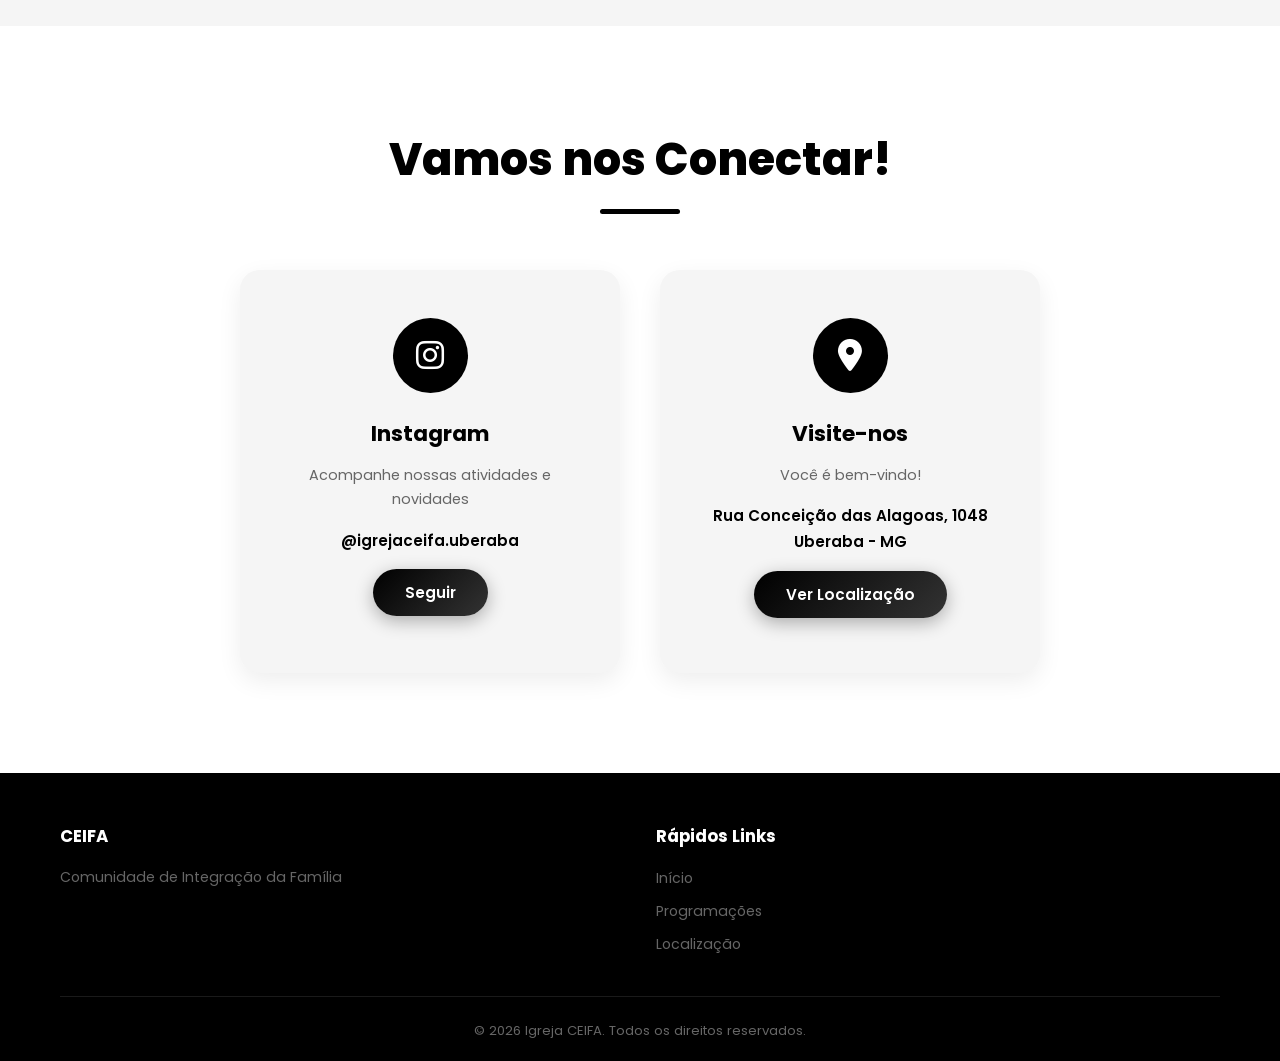
==== commit 98ad12b1: "Finalizando tudo" ====
--- a/scr/index.html
+++ b/scr/index.html
@@ -90,12 +90,12 @@
                     <h3>Liderança Pastoral</h3>
                     <div class="pastores">
                         <div class="pastor-card">
-                            <div class="pastor-avatar pastor-1">GP</div>
+                            <img src="pastor_Geandri.png" alt="Pr. Geandri Veiga" class="pastor-avatar">
                             <h4>Pr. Geandri Veiga</h4>
                             <p>Pastor</p>
                         </div>
                         <div class="pastor-card">
-                            <div class="pastor-avatar pastor-2">KV</div>
+                            <img src="pastora_Kesley.png" alt="Pra. Kesley Veiga" class="pastor-avatar">
                             <h4>Pra. Kesley Veiga</h4>
                             <p>Pastora</p>
                         </div>
@@ -147,8 +147,15 @@
                     <h3>Quintas-feiras</h3>
                     <div class="culto-times">
                         <div class="time"><span class="hour">Células</span><p>Horários disponíveis na aba "Células"</p></div>
-                    </div>
-                </div>
+                </div>
+                </div>
+                    <div class="culto-card">
+                        <div class="culto-icon"><i class="fas fa-star"></i></div>
+                         <h3>Sábados</h3>
+                         <div class="culto-times">
+                             <div class="time"><span class="hour">Células</span><p>Jovens e Adolescentes</p></div>
+                         </div>
+                     </div>
                 <div class="culto-card culto-special">
                     <div class="culto-icon"><i class="fas fa-wine-glass"></i></div>
                     <h3>1º Domingo do Mês</h3>
@@ -231,6 +238,14 @@
             </div>
         </div>
     </div>
+        <div class="celulas-right">
+            <div class="celula-item">
+                <h4>Ágape - Jovens e Adolescentes</h4>
+                <p>📍 Rua Coronel Manoel Borges 511 - Apto 402</p>
+                <p>🕒 <strong>Sábado</strong> às 17:00h</p>
+            </div>
+        </div>
+    </div>
 
     <div class="celulas-btn-wrapper">
         <a href="#contato" class="btn">Entre em Contato</a>
